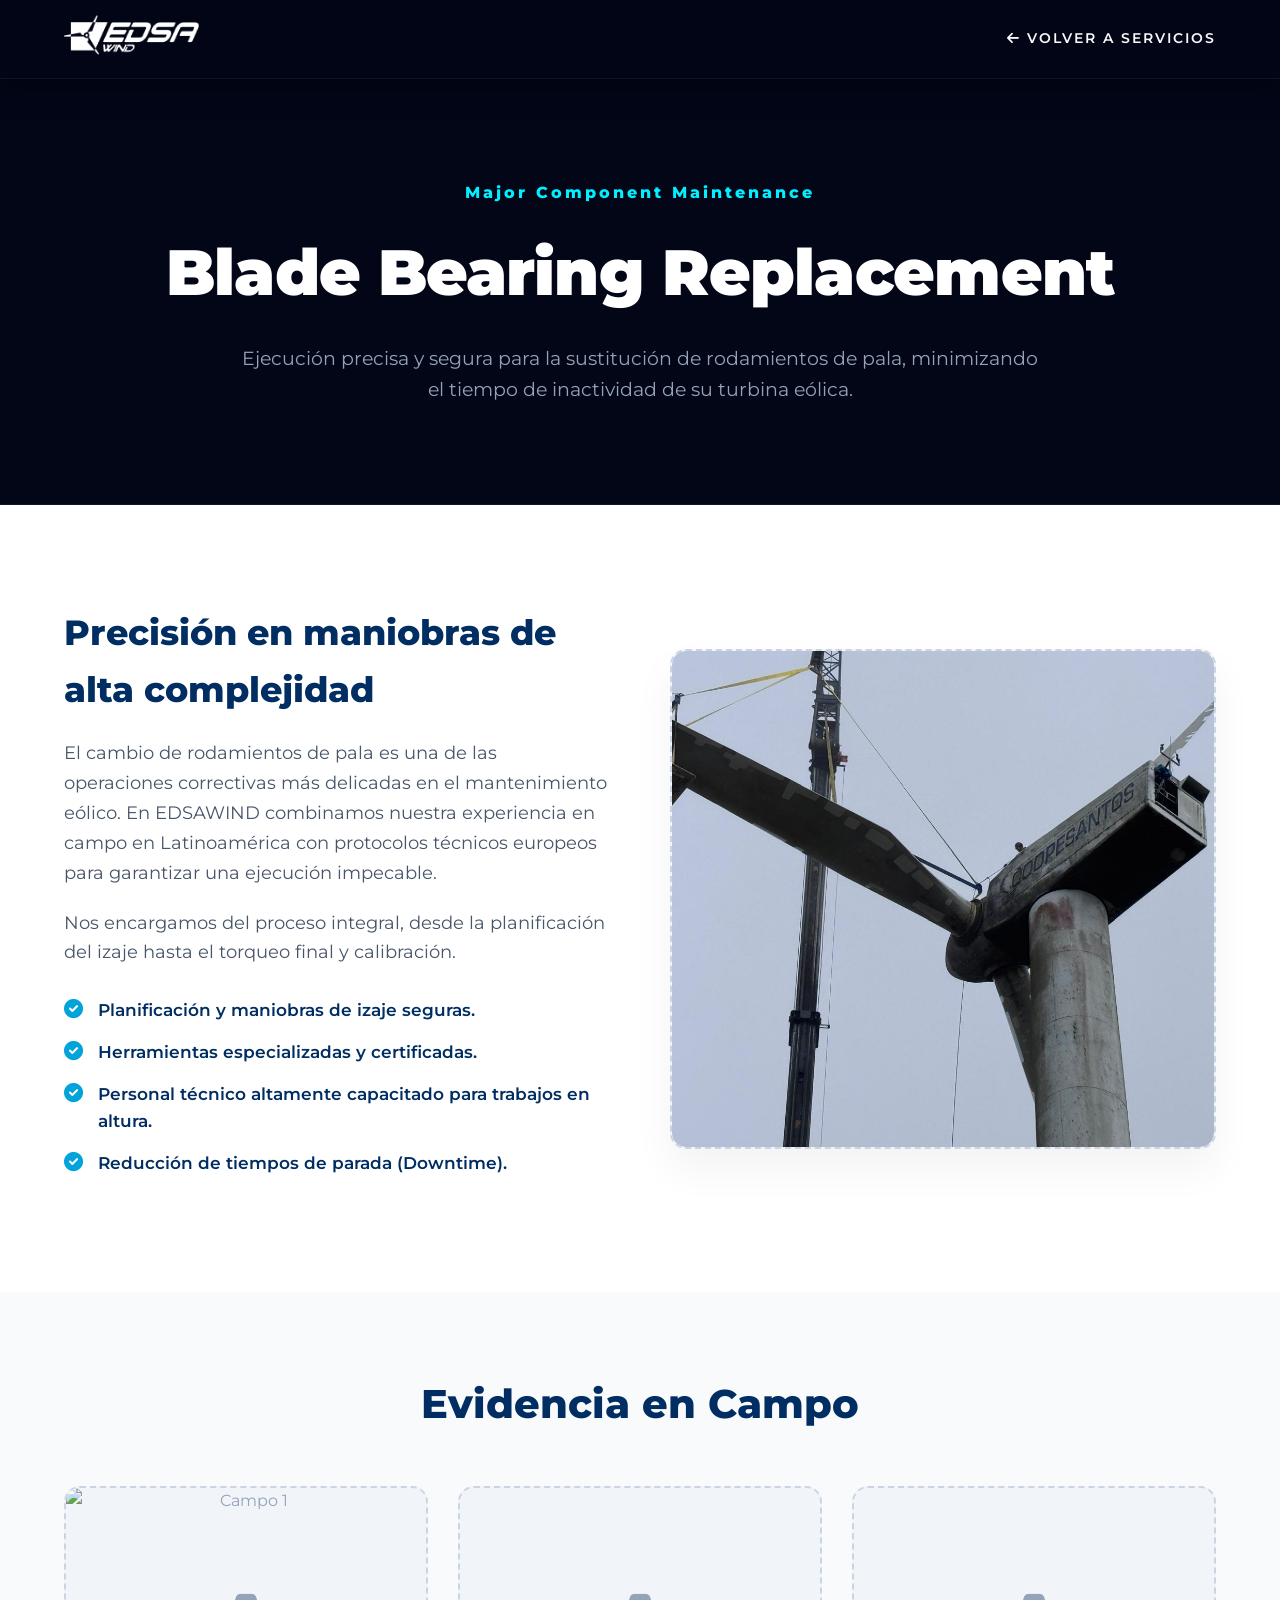
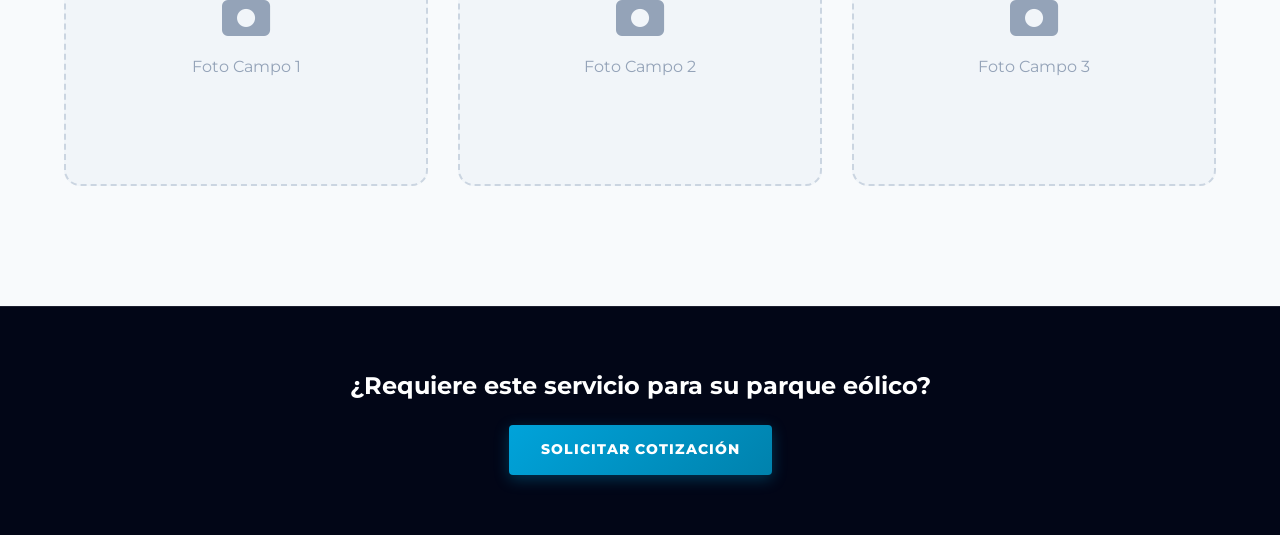
==== service-bearing.html @ a65f07e2 "segunda fase de desarrollo" ====
<!DOCTYPE html>
<html lang="es">
<head>
    <meta charset="UTF-8">
    <meta name="viewport" content="width=device-width, initial-scale=1.0">
    <title>Blade Bearing Replacement | EDSAWIND</title>
    <link rel="stylesheet" href="style.css"> <link href="https://fonts.googleapis.com/css2?family=Montserrat:wght@300;400;500;700;900&display=swap" rel="stylesheet">
    <link rel="stylesheet" href="https://cdnjs.cloudflare.com/ajax/libs/font-awesome/6.0.0/css/all.min.css">
    
    <style>
        .service-hero { padding: 180px 0 100px; background: var(--color-bg-dark); text-align: center; border-bottom: 1px solid rgba(255,255,255,0.05); }
        .service-hero h1 { font-size: clamp(2.5rem, 5vw, 4rem); font-weight: 900; color: #fff; margin-bottom: 20px; letter-spacing: -1px; }
        .service-hero p { font-size: 1.2rem; color: var(--color-text-muted); max-width: 800px; margin: 0 auto; }
        
        .service-details { padding: 100px 0; background: #ffffff; color: var(--color-text-dark); }
        .details-grid { display: grid; grid-template-columns: 1fr 1fr; gap: 60px; align-items: center; }
        
        .details-text h2 { font-size: 2.2rem; font-weight: 800; color: var(--color-primary); margin-bottom: 20px; }
        .details-text p { font-size: 1.1rem; color: #475569; margin-bottom: 20px; line-height: 1.7; }
        .details-list { list-style: none; margin-top: 30px; }
        .details-list li { display: flex; align-items: flex-start; gap: 15px; margin-bottom: 15px; font-weight: 600; color: var(--color-primary); font-size: 1.05rem; }
        .details-list i { color: var(--color-secondary); font-size: 1.2rem; margin-top: 2px; }

        /* CAJAS DE PREFORMAS MULTIMEDIA (PLACEHOLDERS) */
        .media-placeholder { 
            background: #F1F5F9; border: 2px dashed #CBD5E1; border-radius: 16px; 
            display: flex; flex-direction: column; justify-content: center; align-items: center; 
            color: #94A3B8; text-align: center; position: relative; overflow: hidden; transition: 0.3s;
        }
        .media-placeholder:hover { border-color: var(--color-secondary); color: var(--color-secondary); background: #F8FAFC; }
        .media-placeholder i { font-size: 3rem; margin-bottom: 15px; }
        
        /* Cuando pongas la ruta real, la imagen tapará el cuadro punteado */
        .media-real { position: absolute; top: 0; left: 0; width: 100%; height: 100%; object-fit: cover; z-index: 2; border-radius: 14px; }

        .main-media { height: 500px; box-shadow: 0 20px 40px rgba(0,0,0,0.05); }
        
        .gallery-section { padding: 80px 0 120px; background: #F8FAFC; }
        .gallery-grid { display: grid; grid-template-columns: repeat(3, 1fr); gap: 30px; margin-top: 50px; }
        .gallery-item { height: 300px; }
        
        @media (max-width: 900px) { .details-grid { grid-template-columns: 1fr; } .gallery-grid { grid-template-columns: 1fr; } }
    </style>
</head>
<body class="dark-theme">

    <header class="navbar scrolled" id="navbar">
        <div class="nav-container container">
            <a href="index.html" class="brand"><img src="images/logoEdsaWind.png" alt="EDSAWIND" style="filter: brightness(0) invert(1);"></a>
            <nav class="nav-links"><a href="index.html#services-section"><i class="fas fa-arrow-left"></i> Volver a Servicios</a></nav>
        </div>
    </header>

    <section class="service-hero">
        <div class="container animate-up">
            <span class="eyebrow" style="color: var(--color-accent); display: block; margin-bottom: 15px; font-weight: 800; letter-spacing: 3px;">Major Component Maintenance</span>
            <h1>Blade Bearing Replacement</h1>
            <p>Ejecución precisa y segura para la sustitución de rodamientos de pala, minimizando el tiempo de inactividad de su turbina eólica.</p>
        </div>
    </section>

    <section class="service-details">
        <div class="container details-grid">
            <div class="details-text animate-up">
                <h2>Precisión en maniobras de alta complejidad</h2>
                <p>El cambio de rodamientos de pala es una de las operaciones correctivas más delicadas en el mantenimiento eólico. En EDSAWIND combinamos nuestra experiencia en campo en Latinoamérica con protocolos técnicos europeos para garantizar una ejecución impecable.</p>
                <p>Nos encargamos del proceso integral, desde la planificación del izaje hasta el torqueo final y calibración.</p>
                
                <ul class="details-list">
                    <li><i class="fas fa-check-circle"></i> Planificación y maniobras de izaje seguras.</li>
                    <li><i class="fas fa-check-circle"></i> Herramientas especializadas y certificadas.</li>
                    <li><i class="fas fa-check-circle"></i> Personal técnico altamente capacitado para trabajos en altura.</li>
                    <li><i class="fas fa-check-circle"></i> Reducción de tiempos de parada (Downtime).</li>
                </ul>
            </div>

            <div class="animate-up" style="animation-delay: 0.2s;">
                <div class="media-placeholder main-media">
                    <i class="fas fa-video"></i>
                    <h3>Video o Foto Principal</h3>
                    <p>Ideal para un video corto o foto de la grúa/rotor.</p>
                    
                    <video autoplay loop muted playsinline class="media-real" style="display: none;"> <source src="images/tu_video_aqui.mp4" type="video/mp4">
                    </video>
                    
                    <img src="images/image2.png" class="media-real" alt="Mantenimiento" style="display: block;">
                </div>
            </div>
        </div>
    </section>

    <section class="gallery-section">
        <div class="container">
            <div class="text-center animate-up">
                <h2 style="font-size: 2.5rem; color: var(--color-primary); font-weight: 800;">Evidencia en Campo</h2>
            </div>
            
            <div class="gallery-grid animate-up">
                <div class="media-placeholder gallery-item">
                    <i class="fas fa-camera"></i><span>Foto Campo 1</span>
                    <img src="images/image_5e2dc1.jpg" class="media-real" alt="Campo 1" style="display: block;"> </div>
                
                <div class="media-placeholder gallery-item">
                    <i class="fas fa-camera"></i><span>Foto Campo 2</span>
                    </div>
                
                <div class="media-placeholder gallery-item">
                    <i class="fas fa-camera"></i><span>Foto Campo 3</span>
                    </div>
            </div>
        </div>
    </section>

    <footer style="background: var(--color-bg-dark); padding: 60px 0; text-align: center; border-top: 1px solid rgba(255,255,255,0.1);">
        <div class="container">
            <h2 style="color: #fff; margin-bottom: 20px;">¿Requiere este servicio para su parque eólico?</h2>
            <a href="mailto:info@edsawind.com" class="btn-primary-glow">Solicitar Cotización</a>
        </div>
    </footer>

    <script>
        const observer = new IntersectionObserver((entries) => { entries.forEach(entry => { if (entry.isIntersecting) { entry.target.classList.add('visible'); observer.unobserve(entry.target); } }); }, { threshold: 0.1 });
        document.querySelectorAll('.animate-up').forEach(el => observer.observe(el));
    </script>
</body>
</html>
---- style.css ----
/* --- VARIABLES --- */
:root {
    --color-bg-dark: #020617; 
    --color-bg-surface: #0a1324; 
    --color-bg-light: #F8FAFC; 
    
    --color-text-main: #f8fafc; 
    --color-text-dark: #1E293B; 
    --color-text-muted: #94A3B8; 
    
    --color-primary: #002D62; 
    --color-secondary: #00A3DA; /* Cyan EDSA */
    --color-accent: #00f0ff; /* Cyan Eléctrico */
    
    --font-main: 'Montserrat', sans-serif;
    --transition: all 0.4s cubic-bezier(0.16, 1, 0.3, 1);
    --shadow-premium: 0 15px 40px rgba(0,0,0,0.5);
}

* { margin: 0; padding: 0; box-sizing: border-box; font-family: var(--font-main); }
html { scroll-behavior: smooth; }
body { background-color: var(--color-bg-dark); color: var(--color-text-main); overflow-x: hidden; line-height: 1.6; }
.container { width: 90%; max-width: 1400px; margin: 0 auto; }
a { text-decoration: none; transition: var(--transition); }
.text-center { text-align: center; }

/* --- ANIMACIONES --- */
.animate-up { opacity: 0; transform: translateY(40px) scale(0.98); transition: var(--transition); }
.animate-up.visible { opacity: 1; transform: translateY(0) scale(1); }

/* --- NAVBAR --- */
.navbar { position: fixed; top: 0; left: 0; width: 100%; padding: 25px 0; z-index: 1000; transition: var(--transition); background: transparent; }
.navbar.scrolled { padding: 15px 0; background-color: rgba(2, 6, 23, 0.95); backdrop-filter: blur(15px); border-bottom: 1px solid rgba(255,255,255,0.05); box-shadow: 0 10px 30px rgba(0,0,0,0.3); }
.nav-container { display: flex; justify-content: space-between; align-items: center; }
.brand img { height: 40px; }
.nav-links { display: flex; gap: 35px; align-items: center; }
.nav-links a:not(.btn-primary-glow) { color: var(--color-text-main); font-size: 0.85rem; font-weight: 600; letter-spacing: 2px; text-transform: uppercase; }
.nav-links a:not(.btn-primary-glow):hover { color: var(--color-secondary); }

/* --- BOTONES --- */
.btn-primary-glow { 
    background: linear-gradient(135deg, var(--color-secondary), #0082ad);
    color: #fff; 
    padding: 14px 32px; 
    border-radius: 4px; 
    font-weight: 800; 
    font-size: 0.85rem; 
    letter-spacing: 1px; 
    text-transform: uppercase; 
    display: inline-block; 
    transition: var(--transition); 
    box-shadow: 0 4px 15px rgba(0, 163, 218, 0.3);
    border: none;
}
.btn-primary-glow:hover { 
    box-shadow: 0 0 25px rgba(0, 240, 255, 0.5); 
    transform: translateY(-2px); 
    background: linear-gradient(135deg, var(--color-accent), var(--color-secondary));
}

/* --- HERO SECTION --- */
.hero-full-bg { position: relative; height: 100vh; min-height: 800px; display: flex; align-items: center; justify-content: center; overflow: hidden; }
.hero-video-wrapper { position: absolute; top: 0; left: 0; width: 100%; height: 100%; z-index: 1; background-color: var(--color-bg-dark); }

.full-video-element { 
    position: absolute; top: 0; left: 0; width: 100%; height: 100%; object-fit: cover; 
    z-index: 1; opacity: 0; transition: opacity 1.5s ease-in-out; 
}
.full-video-element.active { opacity: 1; z-index: 2; }

/* Overlay ajustado para dar profundidad azulada */
.video-overlay { 
    position: absolute; top: 0; left: 0; width: 100%; height: 100%; 
    background: linear-gradient(180deg, rgba(2, 6, 23, 0.3) 0%, rgba(2, 6, 23, 0.8) 100%); 
    z-index: 3; 
}

.hero-content-centered { position: relative; z-index: 4; padding-top: 100px; }
.hero-text-box { max-width: 1100px; margin: 0 auto; color: #FFFFFF; }

/* Badge con toque de color */
.feature-badge { 
    display: inline-flex; align-items: center; gap: 10px; 
    background: rgba(0, 163, 218, 0.15); 
    border: 1px solid var(--color-secondary); 
    color: #FFFFFF; padding: 10px 20px; border-radius: 30px; 
    font-size: 0.8rem; letter-spacing: 2px; text-transform: uppercase; font-weight: 700; 
    margin-bottom: 30px; backdrop-filter: blur(10px); 
}

/* Título con "Highlight" de color en palabras clave */
.hero-title { 
    font-size: clamp(2.5rem, 5vw, 4.2rem); 
    font-weight: 900; line-height: 1.1; margin-bottom: 30px; letter-spacing: -2px; color: #FFFFFF; 
    text-shadow: 0 10px 30px rgba(0,0,0,0.5);
}

/* El texto que envuelvas en span (o la clase text-glow) tendrá color */
.text-glow { 
    color: var(--color-accent);
    text-shadow: 0 0 20px rgba(0, 240, 255, 0.4);
}

.hero-desc { font-size: clamp(1.1rem, 1.5vw, 1.3rem); color: #E2E8F0; margin-bottom: 45px; max-width: 850px; margin-left: auto; margin-right: auto; font-weight: 400; }

/* Diferenciadores con iconos vibrantes */
.hero-differentiators { display: flex; justify-content: center; flex-wrap: wrap; gap: 20px; margin-bottom: 55px; }
.hero-differentiators span { 
    font-size: 0.9rem; font-weight: 700; color: #FFFFFF; 
    display: flex; align-items: center; gap: 10px; 
    background: rgba(255, 255, 255, 0.05); 
    padding: 12px 20px; border-radius: 8px; 
    border: 1px solid rgba(255, 255, 255, 0.1); 
    backdrop-filter: blur(10px);
    transition: var(--transition);
}
.hero-differentiators span:hover {
    border-color: var(--color-secondary);
    background: rgba(0, 163, 218, 0.1);
}
.hero-differentiators i { 
    font-size: 1.2rem; 
    color: var(--color-accent); 
    filter: drop-shadow(0 0 5px var(--color-secondary));
}

/* --- SECCIÓN SERVICIOS (INDUSTRIAL PREMIUM) --- */
.industrial-accordion-section { padding: 120px 0; background-color: var(--color-bg-light); color: var(--color-text-dark); }
.section-header { max-width: 800px; margin: 0 auto 60px; }
.eyebrow-dark { display: inline-flex; align-items: center; gap: 10px; background: rgba(0, 45, 98, 0.05); padding: 8px 20px; border-radius: 30px; color: var(--color-primary); margin-bottom: 20px; font-weight: 800; letter-spacing: 2px; text-transform: uppercase; font-size: 0.85rem; border: 1px solid rgba(0, 45, 98, 0.1); }
.section-header h2 { font-size: clamp(2.5rem, 4vw, 3.5rem); color: var(--color-primary); letter-spacing: -1px; line-height: 1.1; margin-bottom: 25px; font-weight: 900; }
.section-header p { font-size: 1.15rem; color: #475569; line-height: 1.7; }

/* Resto del acordeón se mantiene con su diseño industrial limpio */
.industrial-accordion-wrapper { max-width: 1000px; margin: 0 auto; display: flex; flex-direction: column; gap: 20px; }
.ind-accordion-item { background: #FFFFFF; border-radius: 8px; border: 1px solid rgba(0,0,0,0.08); box-shadow: 0 4px 10px rgba(0,0,0,0.02); overflow: hidden; transition: var(--transition); position: relative; }
.ind-accordion-item::before { content: ''; position: absolute; top: 0; left: 0; width: 4px; height: 100%; background: #E2E8F0; transition: var(--transition); }
.ind-accordion-item:hover { box-shadow: 0 10px 25px rgba(0, 45, 98, 0.08); border-color: rgba(0, 163, 218, 0.3); transform: translateX(5px); }
.ind-accordion-item:hover::before { background: var(--color-secondary); }
.ind-accordion-item.active { box-shadow: 0 15px 40px rgba(0, 45, 98, 0.1); border-color: transparent; }
.ind-accordion-item.active::before { background: var(--color-primary); width: 6px; }
.ind-accordion-header { display: flex; justify-content: space-between; align-items: center; padding: 25px 40px; cursor: pointer; background: transparent; transition: var(--transition); }
.ind-header-left { display: flex; align-items: center; gap: 25px; }
.ind-number { font-size: 1.5rem; font-weight: 900; color: #CBD5E1; font-family: monospace; letter-spacing: -2px; transition: var(--transition); }
.ind-icon { width: 45px; height: 45px; border: 2px solid rgba(0, 45, 98, 0.1); background: #F8FAFC; color: var(--color-primary); border-radius: 8px; display: flex; justify-content: center; align-items: center; font-size: 1.2rem; transition: var(--transition); }
.ind-accordion-header h3 { font-size: 1.1rem; font-weight: 800; color: var(--color-primary); letter-spacing: 1px; transition: var(--transition); }
.ind-toggle { width: 30px; height: 30px; position: relative; border-radius: 50%; background: #F1F5F9; display: flex; justify-content: center; align-items: center; transition: var(--transition); }
.ind-toggle::before, .ind-toggle::after { content: ''; position: absolute; background: var(--color-primary); transition: var(--transition); }
.ind-toggle::before { width: 12px; height: 2px; }
.ind-toggle::after { width: 2px; height: 12px; }
.ind-accordion-item:hover .ind-icon { border-color: var(--color-secondary); color: var(--color-secondary); }
.ind-accordion-item:hover .ind-number { color: var(--color-secondary); }
.ind-accordion-item:hover .ind-toggle { background: rgba(0, 163, 218, 0.1); }
.ind-accordion-item:hover .ind-toggle::before, .ind-accordion-item:hover .ind-toggle::after { background: var(--color-secondary); }
.ind-accordion-item.active .ind-header-left h3 { color: var(--color-secondary); }
.ind-accordion-item.active .ind-toggle::after { transform: rotate(90deg); opacity: 0; } 
.ind-accordion-item.active .ind-accordion-header { border-bottom: 1px solid rgba(0,0,0,0.05); }
.ind-accordion-body { max-height: 0; overflow: hidden; transition: max-height 0.5s cubic-bezier(0.16, 1, 0.3, 1); background: #FFFFFF; }
.ind-links-container { padding: 30px 40px 40px; display: flex; flex-direction: column; gap: 15px; }
.ind-link { display: flex; justify-content: space-between; align-items: center; padding: 20px 25px; background: #F8FAFC; border-radius: 8px; border: 1px solid rgba(0,0,0,0.03); color: var(--color-text-dark); transition: var(--transition); opacity: 0; transform: translateX(-20px); }
.ind-accordion-item.active .ind-link { animation: slideInFade 0.5s ease forwards; }
.ind-accordion-item.active .ind-link:nth-child(1) { animation-delay: 0.1s; }
.ind-accordion-item.active .ind-link:nth-child(2) { animation-delay: 0.2s; }
.ind-accordion-item.active .ind-link:nth-child(3) { animation-delay: 0.3s; }
@keyframes slideInFade { to { opacity: 1; transform: translateX(0); } }
.ind-link h4 { font-size: 1.05rem; font-weight: 700; color: var(--color-primary); margin-bottom: 5px; }
.ind-link p { font-size: 0.9rem; color: #64748B; margin: 0; }
.ind-link i { color: #CBD5E1; transition: var(--transition); font-size: 1.2rem; }
.ind-link:hover { background: #FFFFFF; border-color: rgba(0, 163, 218, 0.3); box-shadow: 0 5px 15px rgba(0, 163, 218, 0.1); }
.ind-link:hover h4 { color: var(--color-secondary); }
.ind-link:hover i { color: var(--color-secondary); transform: translateX(5px); }
.ind-static-box { margin-top: 10px; padding: 20px 25px; background: #F1F5F9; border-radius: 8px; border-left: 4px solid #94A3B8; opacity: 0; transform: translateX(-20px); }
.ind-accordion-item.active .ind-static-box { animation: slideInFade 0.5s ease forwards; animation-delay: 0.3s; }
.ind-static-box span { display: block; font-size: 0.85rem; font-weight: 700; color: #475569; text-transform: uppercase; letter-spacing: 1px; margin-bottom: 15px; }
.ind-tags { display: flex; flex-wrap: wrap; gap: 10px; }
.ind-tags .tag { background: #fff; border: 1px solid rgba(0,0,0,0.08); color: var(--color-primary); padding: 6px 14px; border-radius: 4px; font-size: 0.85rem; font-weight: 700; }

/* SODAR Item */
.ind-sodar-item { display: flex; justify-content: space-between; align-items: center; padding: 35px 40px; background: linear-gradient(135deg, #001a3d 0%, var(--color-primary) 100%); border-radius: 8px; border: none; margin-top: 15px; color: #fff; box-shadow: 0 10px 30px rgba(0, 45, 98, 0.2); transition: var(--transition); position: relative; overflow: hidden; }
.sodar-glow { position: absolute; top: 0; right: 0; width: 50%; height: 100%; background: radial-gradient(circle at right, rgba(0, 240, 255, 0.15) 0%, transparent 70%); }
.sodar-text h3 { font-size: 1.3rem; font-weight: 800; color: #fff; margin-bottom: 8px; letter-spacing: 1px; }
.sodar-text p { font-size: 0.95rem; color: #cbd5e1; margin: 0; }
.ind-btn { background: var(--color-secondary); color: #fff; padding: 14px 28px; border-radius: 4px; font-weight: 700; font-size: 0.9rem; text-transform: uppercase; display: flex; align-items: center; gap: 10px; transition: var(--transition); position: relative; z-index: 2; }
.ind-sodar-item:hover { transform: translateY(-5px); box-shadow: 0 20px 40px rgba(0, 45, 98, 0.4); }
.ind-sodar-item:hover .ind-btn { background: #fff; color: var(--color-primary); }

/* --- PROYECTOS --- */
.projects-section-premium { padding: 120px 0; background-color: var(--color-bg-dark); }
.eyebrow-light { color: var(--color-secondary); font-size: 0.85rem; font-weight: 800; letter-spacing: 3px; text-transform: uppercase; display: block; margin-bottom: 15px; }
.projects-section-premium h2 { color: #FFFFFF; font-size: 3rem; font-weight: 800; letter-spacing: -1px; }
.project-grid-premium { display: grid; grid-template-columns: repeat(2, 1fr); gap: 40px; margin-top: 60px; }
.project-img-premium { height: 450px; background-size: cover; background-position: center; border-radius: 12px; position: relative; overflow: hidden; border: 1px solid rgba(255,255,255,0.05); transition: var(--transition); }
.project-img-premium:hover { transform: translateY(-10px); box-shadow: 0 20px 50px rgba(0, 163, 218, 0.2); }
.img-caption-premium { position: absolute; bottom: 0; left: 0; width: 100%; background: linear-gradient(transparent, rgba(2, 6, 23, 0.9)); color: #FFFFFF; padding: 50px 40px 30px; font-weight: 600; font-size: 1.4rem; transform: translateY(20px); opacity: 0; transition: var(--transition); }
.project-img-premium:hover .img-caption-premium { transform: translateY(0); opacity: 1; }

/* --- FOOTER --- */
.footer-premium { position: relative; background: linear-gradient(135deg, #001a3d 0%, var(--color-primary) 100%); color: #FFFFFF; padding: 100px 0 40px; overflow: hidden; }
.footer-bg-pattern { position: absolute; top: 0; left: 0; width: 100%; height: 100%; background-image: radial-gradient(rgba(255, 255, 255, 0.05) 1px, transparent 1px); background-size: 30px 30px; z-index: 1; }
.footer-wrapper { position: relative; z-index: 2; }
.footer-icon { width: 80px; height: 80px; background-color: rgba(255,255,255,0.05); border: 1px solid rgba(255,255,255,0.1); border-radius: 50%; display: flex; align-items: center; justify-content: center; margin: 0 auto 30px; font-size: 2rem; color: var(--color-secondary); }
.footer-content h2 { font-size: clamp(2.5rem, 4vw, 3.5rem); font-weight: 800; margin-bottom: 25px; line-height: 1.1; }
.footer-content p { font-size: 1.2rem; color: var(--color-text-muted); max-width: 650px; margin: 0 auto 40px; }
.footer-actions { display: flex; justify-content: center; margin-bottom: 80px; }
.btn-solid-white { background-color: #FFFFFF; color: var(--color-primary); padding: 18px 40px; border-radius: 6px; font-weight: 800; font-size: 1.05rem; text-transform: uppercase; letter-spacing: 1px; transition: var(--transition); display: inline-block; }
.btn-solid-white:hover { background-color: var(--color-secondary); color: #FFFFFF; transform: translateY(-3px); box-shadow: 0 10px 20px rgba(0,0,0,0.2); }
.footer-bottom { display: flex; justify-content: space-between; align-items: center; padding-top: 40px; border-top: 1px solid rgba(255,255,255,0.1); }
.footer-logo img { height: 35px; filter: brightness(0) invert(1); }
.footer-legal p { font-size: 0.9rem; color: var(--color-text-muted); }

/* --- RESPONSIVE --- */
@media (max-width: 1024px) { .project-grid-premium { grid-template-columns: 1fr; } .hero-content-centered { padding-top: 150px; } }
@media (max-width: 768px) {
    .hero-title { font-size: 2.2rem; } .hero-desc { font-size: 1.1rem; }
    .ind-accordion-header { flex-direction: column; align-items: flex-start; gap: 15px; padding: 25px; }
    .ind-header-right { align-self: flex-end; margin-top: -30px; }
    .ind-sodar-item { flex-direction: column; text-align: center; gap: 20px; padding: 25px; }
    .ind-header-left { flex-direction: column; text-align: center; }
    .ind-number { display: none; }
    .footer-bottom { flex-direction: column; gap: 20px; text-align: center; }
    .nav-links { display: none; }
}

/* --- SELECTOR DE IDIOMA EN NAVBAR --- */
.lang-selector {
    display: flex;
    align-items: center;
    gap: 8px;
    margin: 0 15px;
    font-size: 0.8rem;
    font-weight: 700;
    color: var(--color-text-muted);
}

.lang-btn {
    cursor: pointer;
    transition: var(--transition);
    padding: 2px 4px;
    opacity: 0.5;
}

.lang-btn:hover {
    color: var(--color-secondary);
    opacity: 1;
}

.lang-btn.active {
    color: var(--color-accent);
    opacity: 1;
    border-bottom: 2px solid var(--color-accent);
}

.lang-separator {
    opacity: 0.3;
    font-weight: 300;
}

/* Ajuste responsive para el selector */
@media (max-width: 768px) {
    .lang-selector {
        margin: 20px 0;
        justify-content: center;
        font-size: 1.2rem;
    }
}
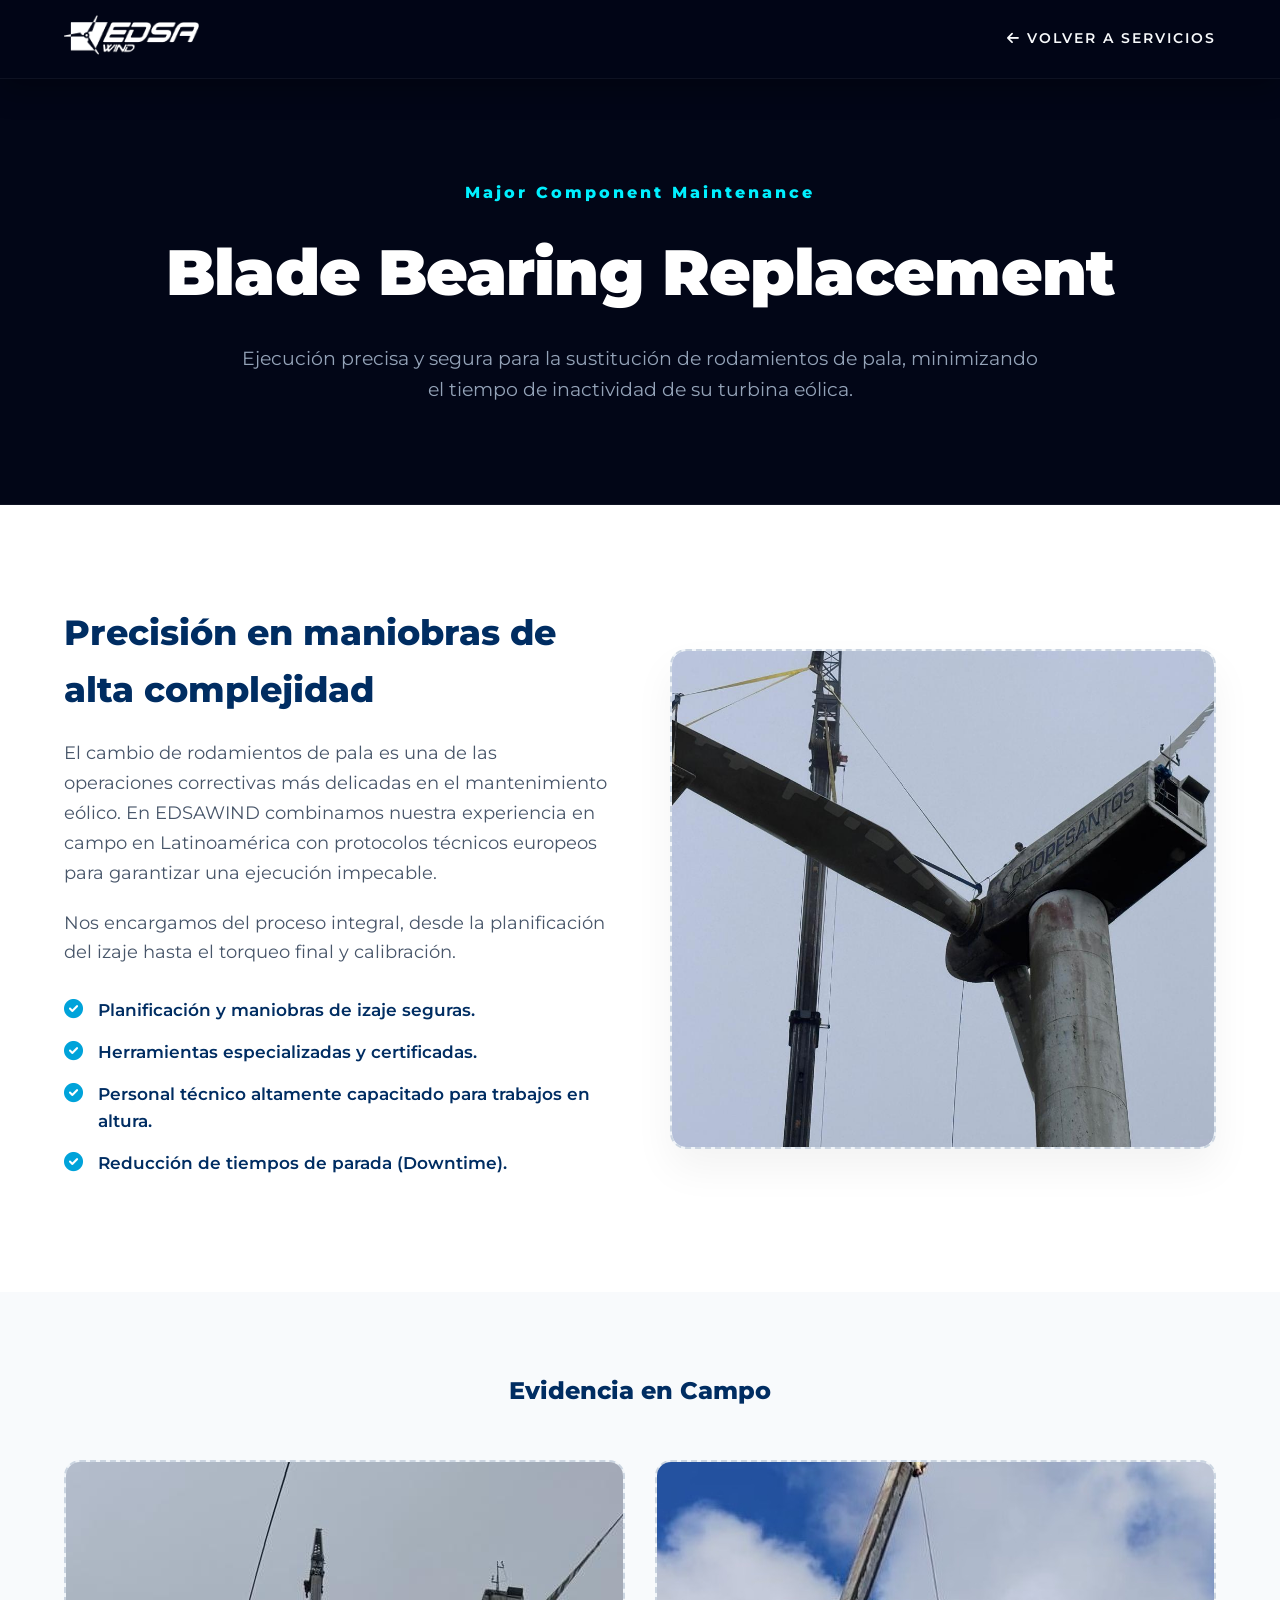
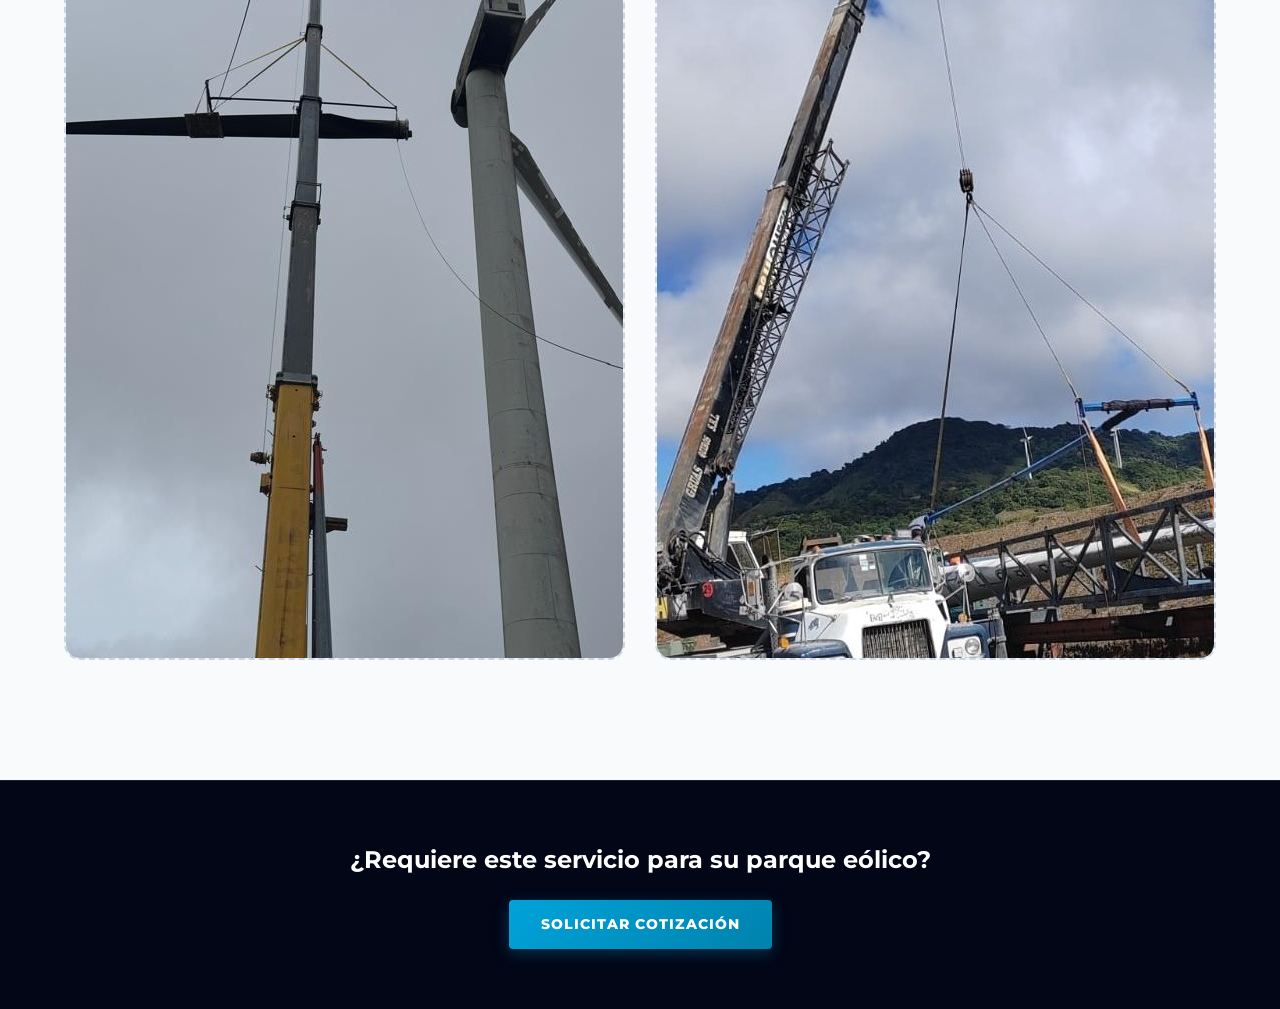
==== commit 671c578f: "agregacion de imagenes y videos" ====
--- a/service-bearing.html
+++ b/service-bearing.html
@@ -4,6 +4,8 @@
     <meta charset="UTF-8">
     <meta name="viewport" content="width=device-width, initial-scale=1.0">
     <title>Blade Bearing Replacement | EDSAWIND</title>
+    <link rel="icon" type="image/png" href="images/favicon.png">
+    <link rel="apple-touch-icon" href="images/favicon.png">
     <link rel="stylesheet" href="style.css"> <link href="https://fonts.googleapis.com/css2?family=Montserrat:wght@300;400;500;700;900&display=swap" rel="stylesheet">
     <link rel="stylesheet" href="https://cdnjs.cloudflare.com/ajax/libs/font-awesome/6.0.0/css/all.min.css">
     
@@ -36,10 +38,10 @@
         .main-media { height: 500px; box-shadow: 0 20px 40px rgba(0,0,0,0.05); }
         
         .gallery-section { padding: 80px 0 120px; background: #F8FAFC; }
-        .gallery-grid { display: grid; grid-template-columns: repeat(3, 1fr); gap: 30px; margin-top: 50px; }
-        .gallery-item { height: 300px; }
+        .gallery-grid { display: grid; grid-template-columns: repeat(2, 1fr); gap: 30px; margin-top: 50px; }
+        .gallery-item { height: 800px;}
         
-        @media (max-width: 900px) { .details-grid { grid-template-columns: 1fr; } .gallery-grid { grid-template-columns: 1fr; } }
+        @media (max-width: 800px) { .details-grid { grid-template-columns: 1fr; } .gallery-grid { grid-template-columns: 1fr; } }
     </style>
 </head>
 <body class="dark-theme">
@@ -92,21 +94,18 @@
     <section class="gallery-section">
         <div class="container">
             <div class="text-center animate-up">
-                <h2 style="font-size: 2.5rem; color: var(--color-primary); font-weight: 800;">Evidencia en Campo</h2>
+                <h2 style="font-size: 1 rem; color: var(--color-primary); font-weight: 800;">Evidencia en Campo</h2>
             </div>
             
             <div class="gallery-grid animate-up">
-                <div class="media-placeholder gallery-item">
+                <div class="media-placeholder gallery-item overflow-hidden rounded-3xl h-[350px]">
                     <i class="fas fa-camera"></i><span>Foto Campo 1</span>
-                    <img src="images/image_5e2dc1.jpg" class="media-real" alt="Campo 1" style="display: block;"> </div>
-                
+                    <img src="images/image4.png" class="w-full h-full object-contain" alt="Campo 2" style="display: block;" > </div>
+
                 <div class="media-placeholder gallery-item">
                     <i class="fas fa-camera"></i><span>Foto Campo 2</span>
-                    </div>
+                    <img src="images/bearing1.jpg" class="w-full h-full object-contain"  alt="Campo 1" style="display: block;" > </div>
                 
-                <div class="media-placeholder gallery-item">
-                    <i class="fas fa-camera"></i><span>Foto Campo 3</span>
-                    </div>
             </div>
         </div>
     </section>
@@ -123,4 +122,4 @@
         document.querySelectorAll('.animate-up').forEach(el => observer.observe(el));
     </script>
 </body>
-</html>+</html> 
--- a/style.css
+++ b/style.css
@@ -10,8 +10,7 @@
     
     --color-primary: #002D62; 
     --color-secondary: #00A3DA; /* Cyan EDSA */
-    --color-accent: #00f0ff; /* Cyan Eléctrico */
-    
+    --color-accent: #00f0ff; 
     --font-main: 'Montserrat', sans-serif;
     --transition: all 0.4s cubic-bezier(0.16, 1, 0.3, 1);
     --shadow-premium: 0 15px 40px rgba(0,0,0,0.5);
@@ -68,7 +67,6 @@
 }
 .full-video-element.active { opacity: 1; z-index: 2; }
 
-/* Overlay ajustado para dar profundidad azulada */
 .video-overlay { 
     position: absolute; top: 0; left: 0; width: 100%; height: 100%; 
     background: linear-gradient(180deg, rgba(2, 6, 23, 0.3) 0%, rgba(2, 6, 23, 0.8) 100%); 
@@ -78,7 +76,6 @@
 .hero-content-centered { position: relative; z-index: 4; padding-top: 100px; }
 .hero-text-box { max-width: 1100px; margin: 0 auto; color: #FFFFFF; }
 
-/* Badge con toque de color */
 .feature-badge { 
     display: inline-flex; align-items: center; gap: 10px; 
     background: rgba(0, 163, 218, 0.15); 
@@ -88,22 +85,19 @@
     margin-bottom: 30px; backdrop-filter: blur(10px); 
 }
 
-/* Título con "Highlight" de color en palabras clave */
 .hero-title { 
-    font-size: clamp(2.5rem, 5vw, 4.2rem); 
-    font-weight: 900; line-height: 1.1; margin-bottom: 30px; letter-spacing: -2px; color: #FFFFFF; 
-    text-shadow: 0 10px 30px rgba(0,0,0,0.5);
-}
-
-/* El texto que envuelvas en span (o la clase text-glow) tendrá color */
+    font-size: clamp(1.8rem, 3.5vw, 3rem); 
+    font-weight: 900; line-height: 1.1; margin-bottom: 30px; letter-spacing: -2px; color: rgba(255, 255, 255, 0.75); 
+    text-shadow: none;
+}
+
 .text-glow { 
-    color: var(--color-accent);
-    text-shadow: 0 0 20px rgba(0, 240, 255, 0.4);
+    color: rgba(255, 255, 255, 0.75);
+    text-shadow: none;
 }
 
 .hero-desc { font-size: clamp(1.1rem, 1.5vw, 1.3rem); color: #E2E8F0; margin-bottom: 45px; max-width: 850px; margin-left: auto; margin-right: auto; font-weight: 400; }
 
-/* Diferenciadores con iconos vibrantes */
 .hero-differentiators { display: flex; justify-content: center; flex-wrap: wrap; gap: 20px; margin-bottom: 55px; }
 .hero-differentiators span { 
     font-size: 0.9rem; font-weight: 700; color: #FFFFFF; 
@@ -124,14 +118,13 @@
     filter: drop-shadow(0 0 5px var(--color-secondary));
 }
 
-/* --- SECCIÓN SERVICIOS (INDUSTRIAL PREMIUM) --- */
+/* --- SECCIÓN SERVICIOS --- */
 .industrial-accordion-section { padding: 120px 0; background-color: var(--color-bg-light); color: var(--color-text-dark); }
 .section-header { max-width: 800px; margin: 0 auto 60px; }
 .eyebrow-dark { display: inline-flex; align-items: center; gap: 10px; background: rgba(0, 45, 98, 0.05); padding: 8px 20px; border-radius: 30px; color: var(--color-primary); margin-bottom: 20px; font-weight: 800; letter-spacing: 2px; text-transform: uppercase; font-size: 0.85rem; border: 1px solid rgba(0, 45, 98, 0.1); }
 .section-header h2 { font-size: clamp(2.5rem, 4vw, 3.5rem); color: var(--color-primary); letter-spacing: -1px; line-height: 1.1; margin-bottom: 25px; font-weight: 900; }
 .section-header p { font-size: 1.15rem; color: #475569; line-height: 1.7; }
 
-/* Resto del acordeón se mantiene con su diseño industrial limpio */
 .industrial-accordion-wrapper { max-width: 1000px; margin: 0 auto; display: flex; flex-direction: column; gap: 20px; }
 .ind-accordion-item { background: #FFFFFF; border-radius: 8px; border: 1px solid rgba(0,0,0,0.08); box-shadow: 0 4px 10px rgba(0,0,0,0.02); overflow: hidden; transition: var(--transition); position: relative; }
 .ind-accordion-item::before { content: ''; position: absolute; top: 0; left: 0; width: 4px; height: 100%; background: #E2E8F0; transition: var(--transition); }
@@ -208,58 +201,52 @@
 .footer-logo img { height: 35px; filter: brightness(0) invert(1); }
 .footer-legal p { font-size: 0.9rem; color: var(--color-text-muted); }
 
-/* --- RESPONSIVE --- */
-@media (max-width: 1024px) { .project-grid-premium { grid-template-columns: 1fr; } .hero-content-centered { padding-top: 150px; } }
+/* --- SELECTOR DE IDIOMA EN NAVBAR --- */
+.lang-selector { display: flex; align-items: center; gap: 8px; margin: 0 15px; font-size: 0.8rem; font-weight: 700; color: var(--color-text-muted); }
+.lang-btn { cursor: pointer; transition: var(--transition); padding: 2px 4px; opacity: 0.5; position: relative; }
+.lang-btn:hover { color: var(--color-secondary); opacity: 1; }
+.lang-btn.active { color: var(--color-accent); opacity: 1; }
+.lang-btn.active::after { content: ''; position: absolute; bottom: -4px; left: 0; width: 100%; height: 2px; background-color: var(--color-accent); }
+.lang-separator { opacity: 0.3; font-weight: 300; }
+
+/* --- WHATSAPP --- */
+.whatsapp-float { position: fixed; width: 60px; height: 60px; bottom: 40px; right: 40px; background-color: #25d366; color: #FFF; border-radius: 50px; text-align: center; font-size: 30px; box-shadow: 0 10px 25px rgba(0,0,0,0.3); z-index: 2000; display: flex; align-items: center; justify-content: center; }
+
+/* --- MOBILE OPTIMIZATION (EL FIX) --- */
 @media (max-width: 768px) {
-    .hero-title { font-size: 2.2rem; } .hero-desc { font-size: 1.1rem; }
-    .ind-accordion-header { flex-direction: column; align-items: flex-start; gap: 15px; padding: 25px; }
-    .ind-header-right { align-self: flex-end; margin-top: -30px; }
-    .ind-sodar-item { flex-direction: column; text-align: center; gap: 20px; padding: 25px; }
-    .ind-header-left { flex-direction: column; text-align: center; }
+    .container { width: 92%; }
+    
+    /* Navbar móvil */
+    .nav-links { display: none; }
+    .brand img { height: 35px; }
+
+    /* Hero móvil */
+    .hero-full-bg { padding: 120px 0 60px; height: auto; min-height: 100vh; }
+    .hero-title { font-size: 1.8rem !important; line-height: 1.3; margin-bottom: 20px; }
+    .hero-desc { font-size: 0.95rem; padding: 0 10px; margin-bottom: 30px; }
+    
+    /* Diferenciadores: uno debajo de otro */
+    .hero-differentiators { flex-direction: column; align-items: center; gap: 12px; margin-bottom: 40px; }
+    .hero-differentiators span { 
+        width: 90%; 
+        justify-content: center; 
+        font-size: 0.8rem; 
+        padding: 10px; 
+    }
+
+    /* Proyectos: una sola columna */
+    .project-grid-premium { grid-template-columns: 1fr; gap: 20px; }
+    .project-img-premium { height: 300px; }
+    .img-caption-premium { font-size: 1.1rem; padding: 30px 20px; }
+
+    /* Secciones */
+    .industrial-accordion-section { padding: 60px 0; }
+    .section-header h2 { font-size: 2rem; }
+    .ind-accordion-header { padding: 20px; }
+    .ind-header-left { gap: 15px; }
     .ind-number { display: none; }
+
+    /* Footer y WhatsApp */
     .footer-bottom { flex-direction: column; gap: 20px; text-align: center; }
-    .nav-links { display: none; }
-}
-
-/* --- SELECTOR DE IDIOMA EN NAVBAR --- */
-.lang-selector {
-    display: flex;
-    align-items: center;
-    gap: 8px;
-    margin: 0 15px;
-    font-size: 0.8rem;
-    font-weight: 700;
-    color: var(--color-text-muted);
-}
-
-.lang-btn {
-    cursor: pointer;
-    transition: var(--transition);
-    padding: 2px 4px;
-    opacity: 0.5;
-}
-
-.lang-btn:hover {
-    color: var(--color-secondary);
-    opacity: 1;
-}
-
-.lang-btn.active {
-    color: var(--color-accent);
-    opacity: 1;
-    border-bottom: 2px solid var(--color-accent);
-}
-
-.lang-separator {
-    opacity: 0.3;
-    font-weight: 300;
-}
-
-/* Ajuste responsive para el selector */
-@media (max-width: 768px) {
-    .lang-selector {
-        margin: 20px 0;
-        justify-content: center;
-        font-size: 1.2rem;
-    }
+    .whatsapp-float { width: 50px; height: 50px; bottom: 20px; right: 20px; font-size: 25px; }
 }
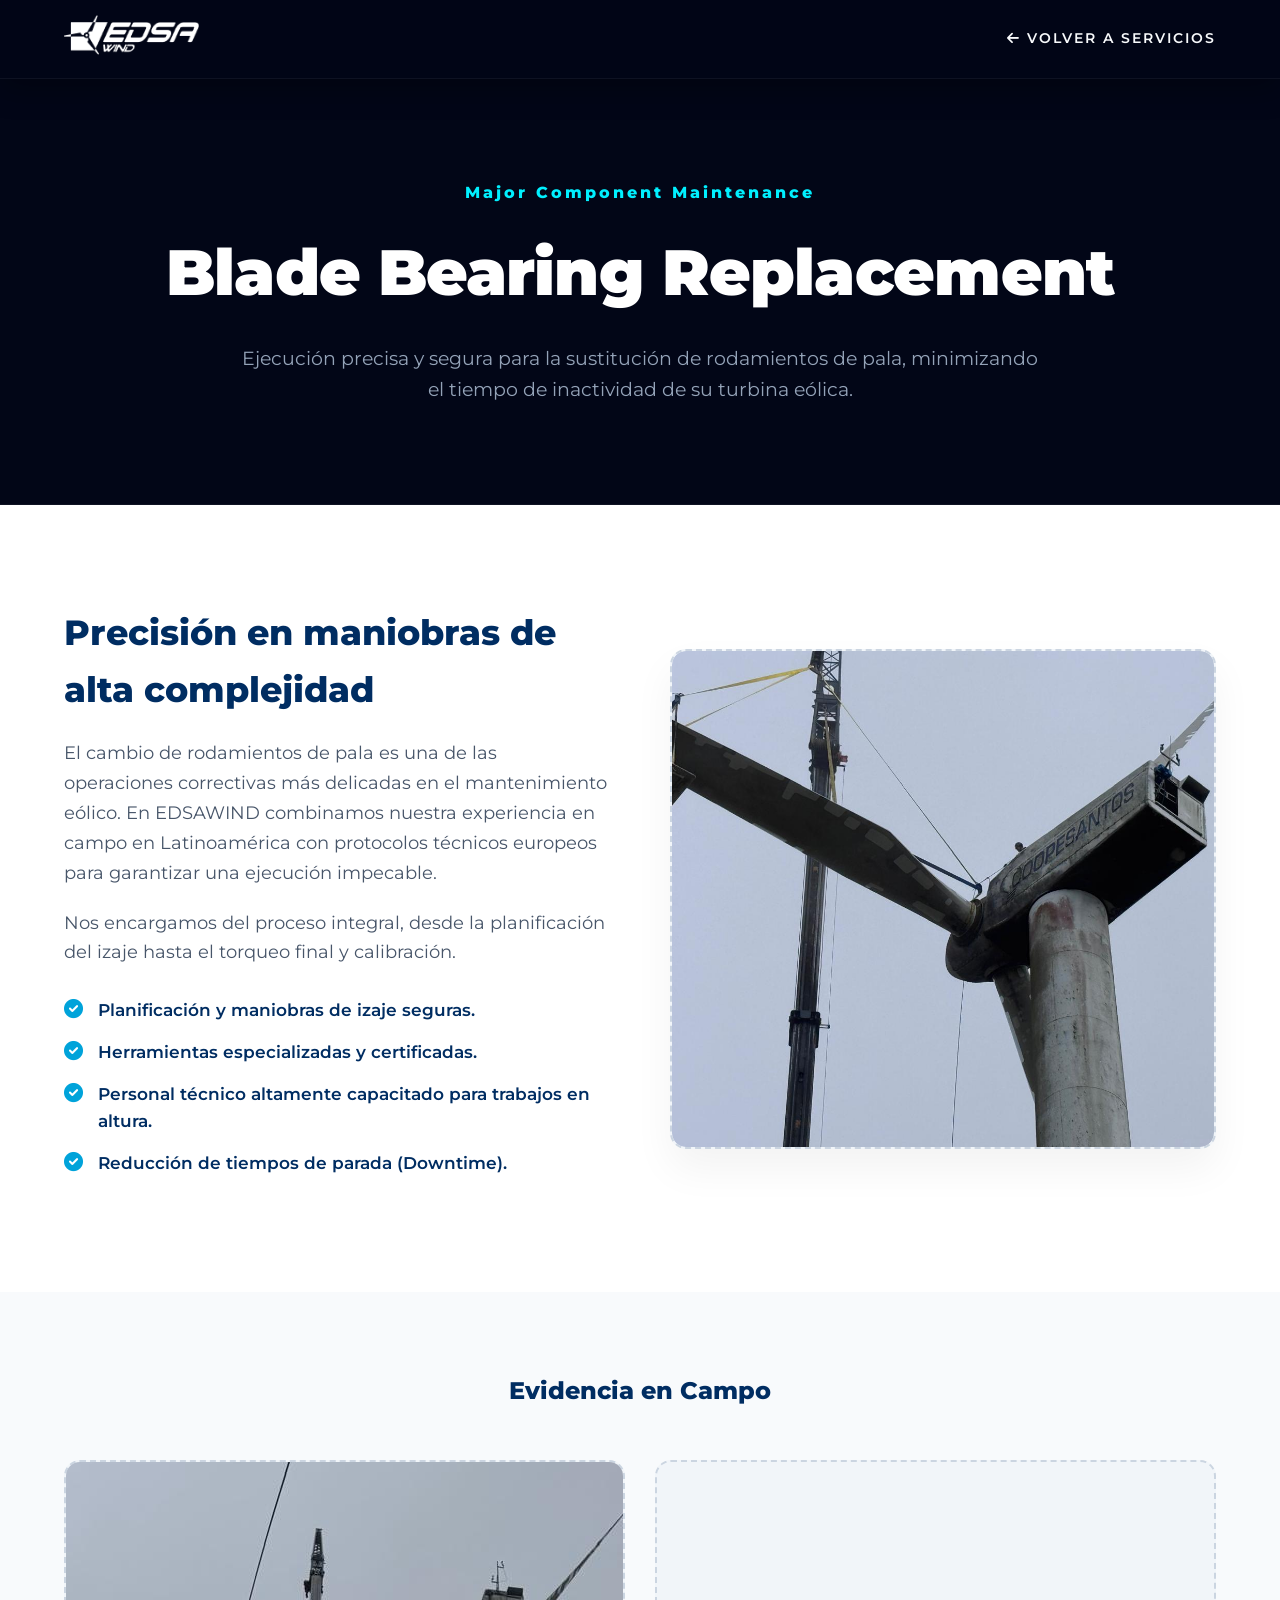
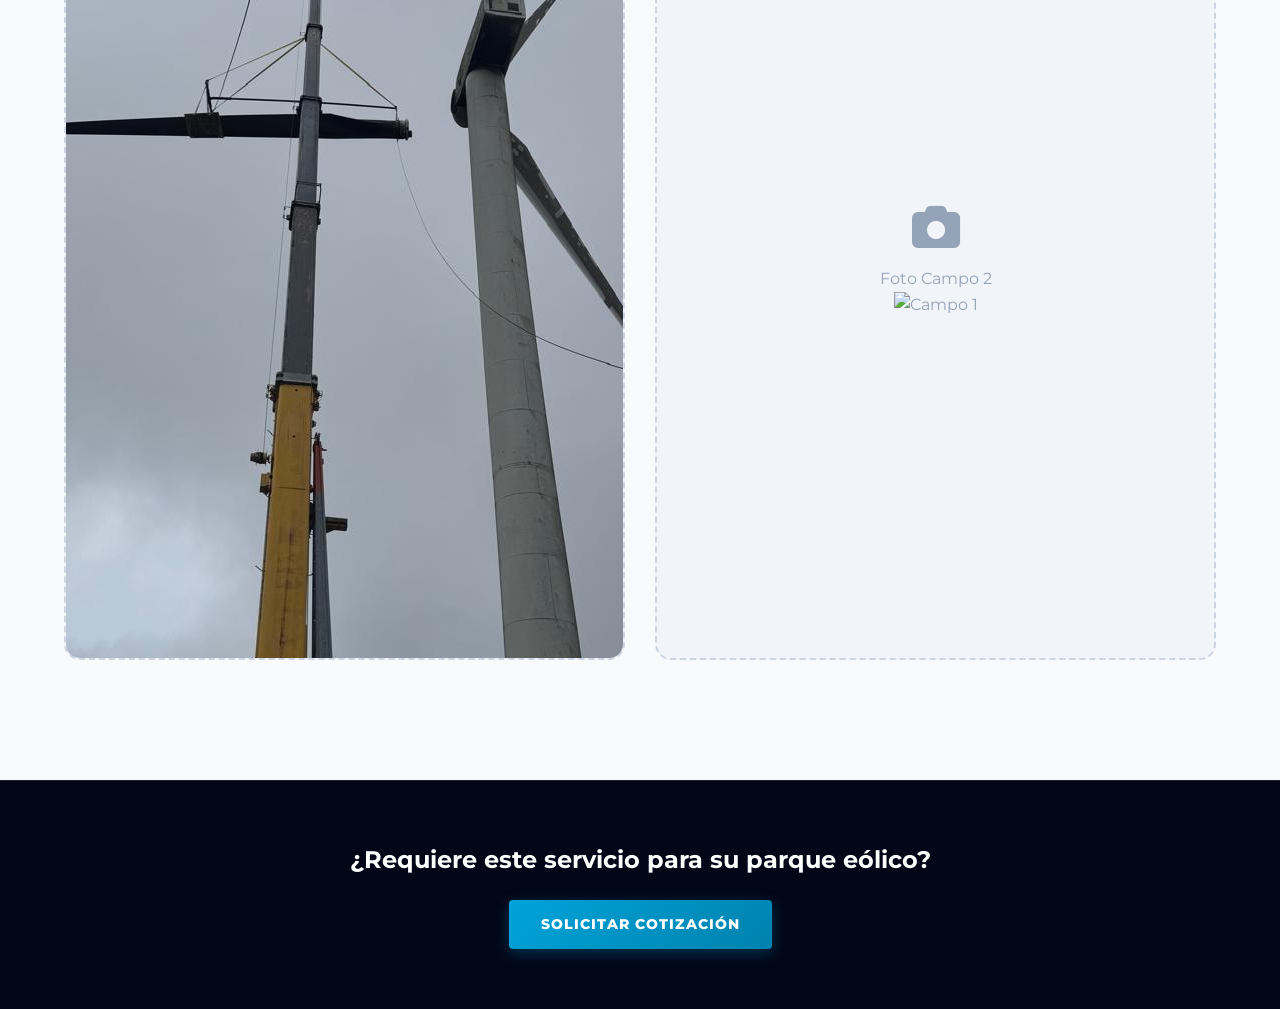
==== commit 188b24d6: "cambios en imagenes en bearing y heavy" ====
--- a/service-bearing.html
+++ b/service-bearing.html
@@ -104,7 +104,7 @@
 
                 <div class="media-placeholder gallery-item">
                     <i class="fas fa-camera"></i><span>Foto Campo 2</span>
-                    <img src="images/bearing1.jpg" class="w-full h-full object-contain"  alt="Campo 1" style="display: block;" > </div>
+                    <img src="images/pesadoImage2.jpeg" class="w-full h-full object-contain"  alt="Campo 1" style="display: block;" > </div>
                 
             </div>
         </div>
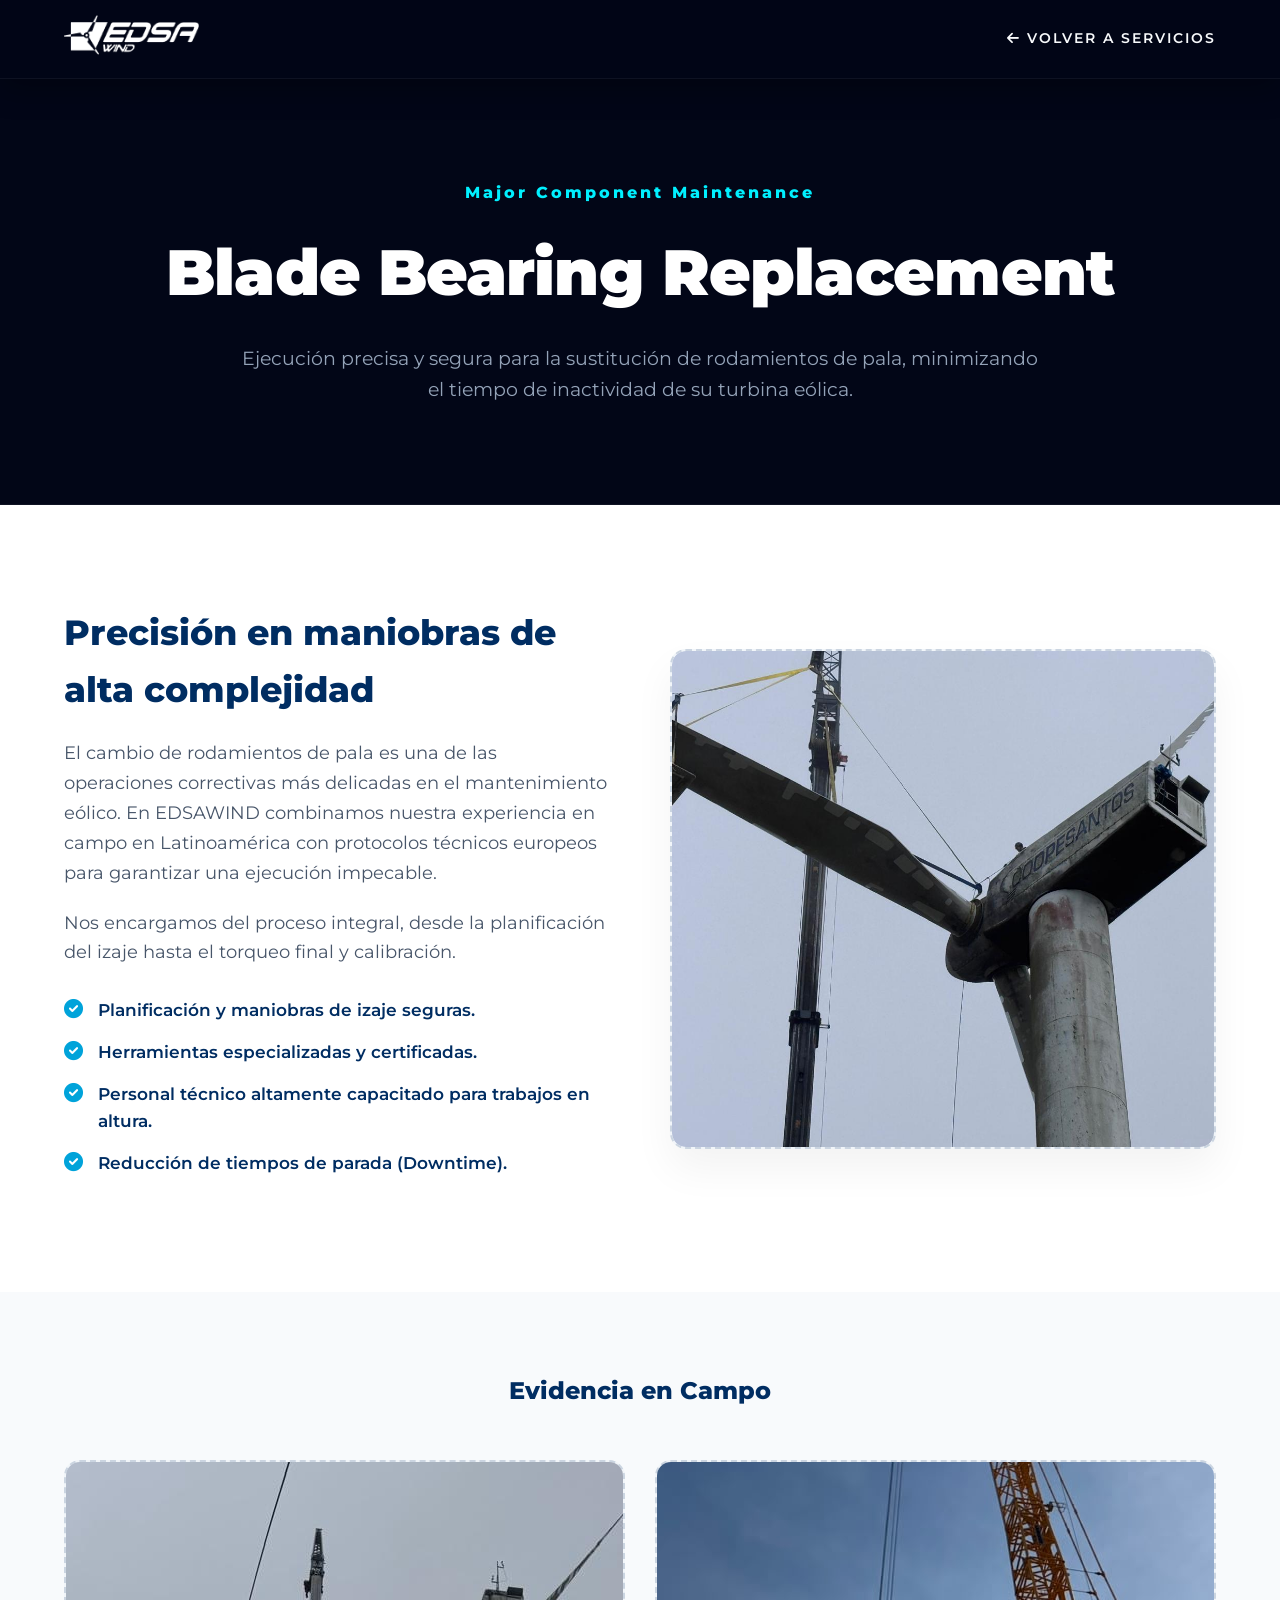
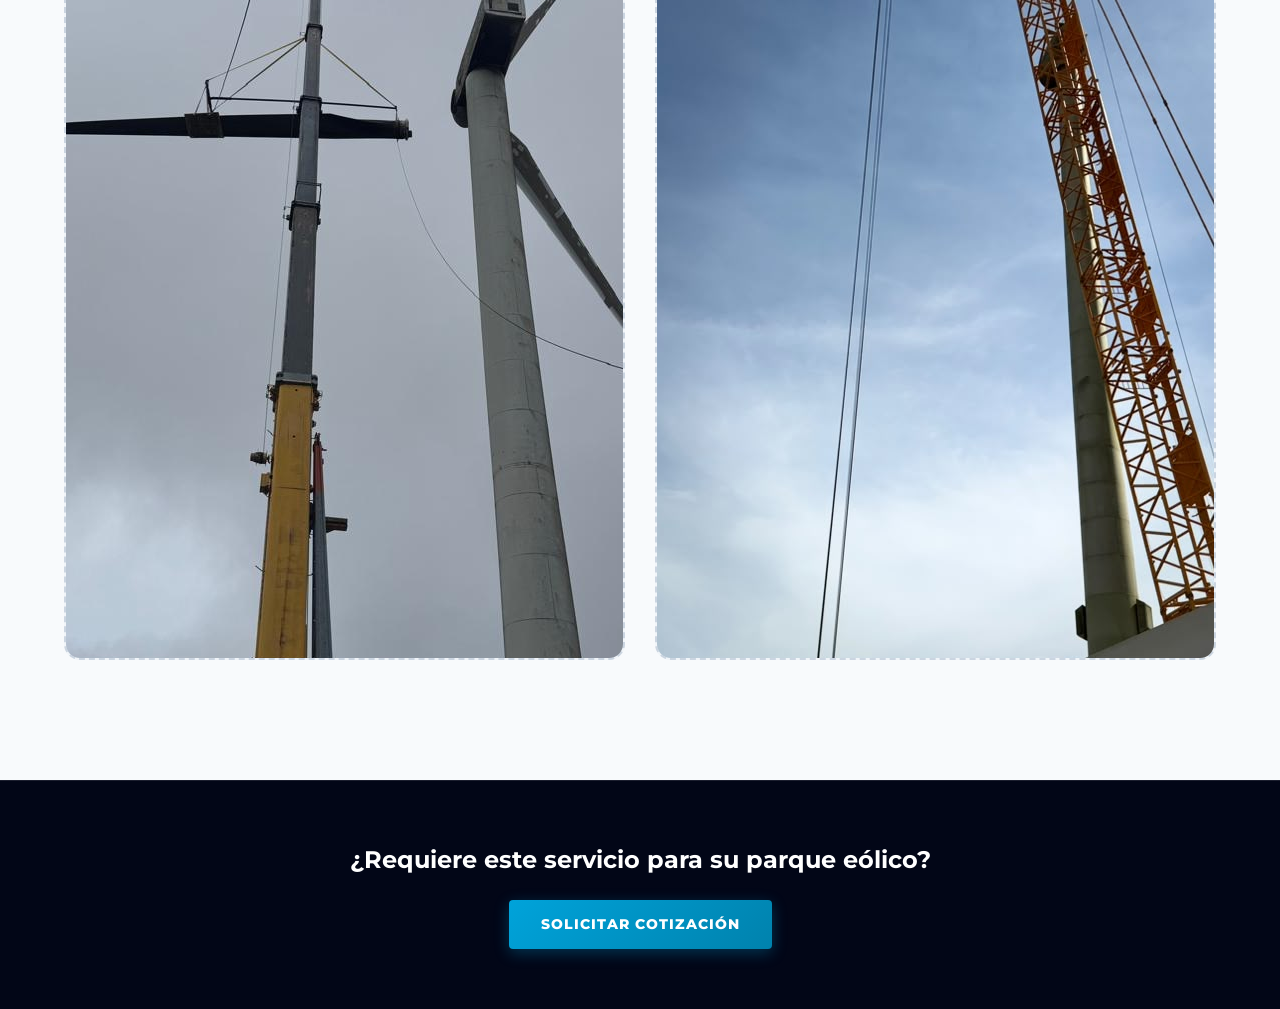
==== commit 8cefad4d: "ultima imagen" ====
--- a/service-bearing.html
+++ b/service-bearing.html
@@ -104,7 +104,7 @@
 
                 <div class="media-placeholder gallery-item">
                     <i class="fas fa-camera"></i><span>Foto Campo 2</span>
-                    <img src="images/pesadoImage2.jpeg" class="w-full h-full object-contain"  alt="Campo 1" style="display: block;" > </div>
+                    <img src="images/prueba.jpg" class="w-full h-full object-contain"  alt="Campo 1" style="display: block;" > </div>
                 
             </div>
         </div>
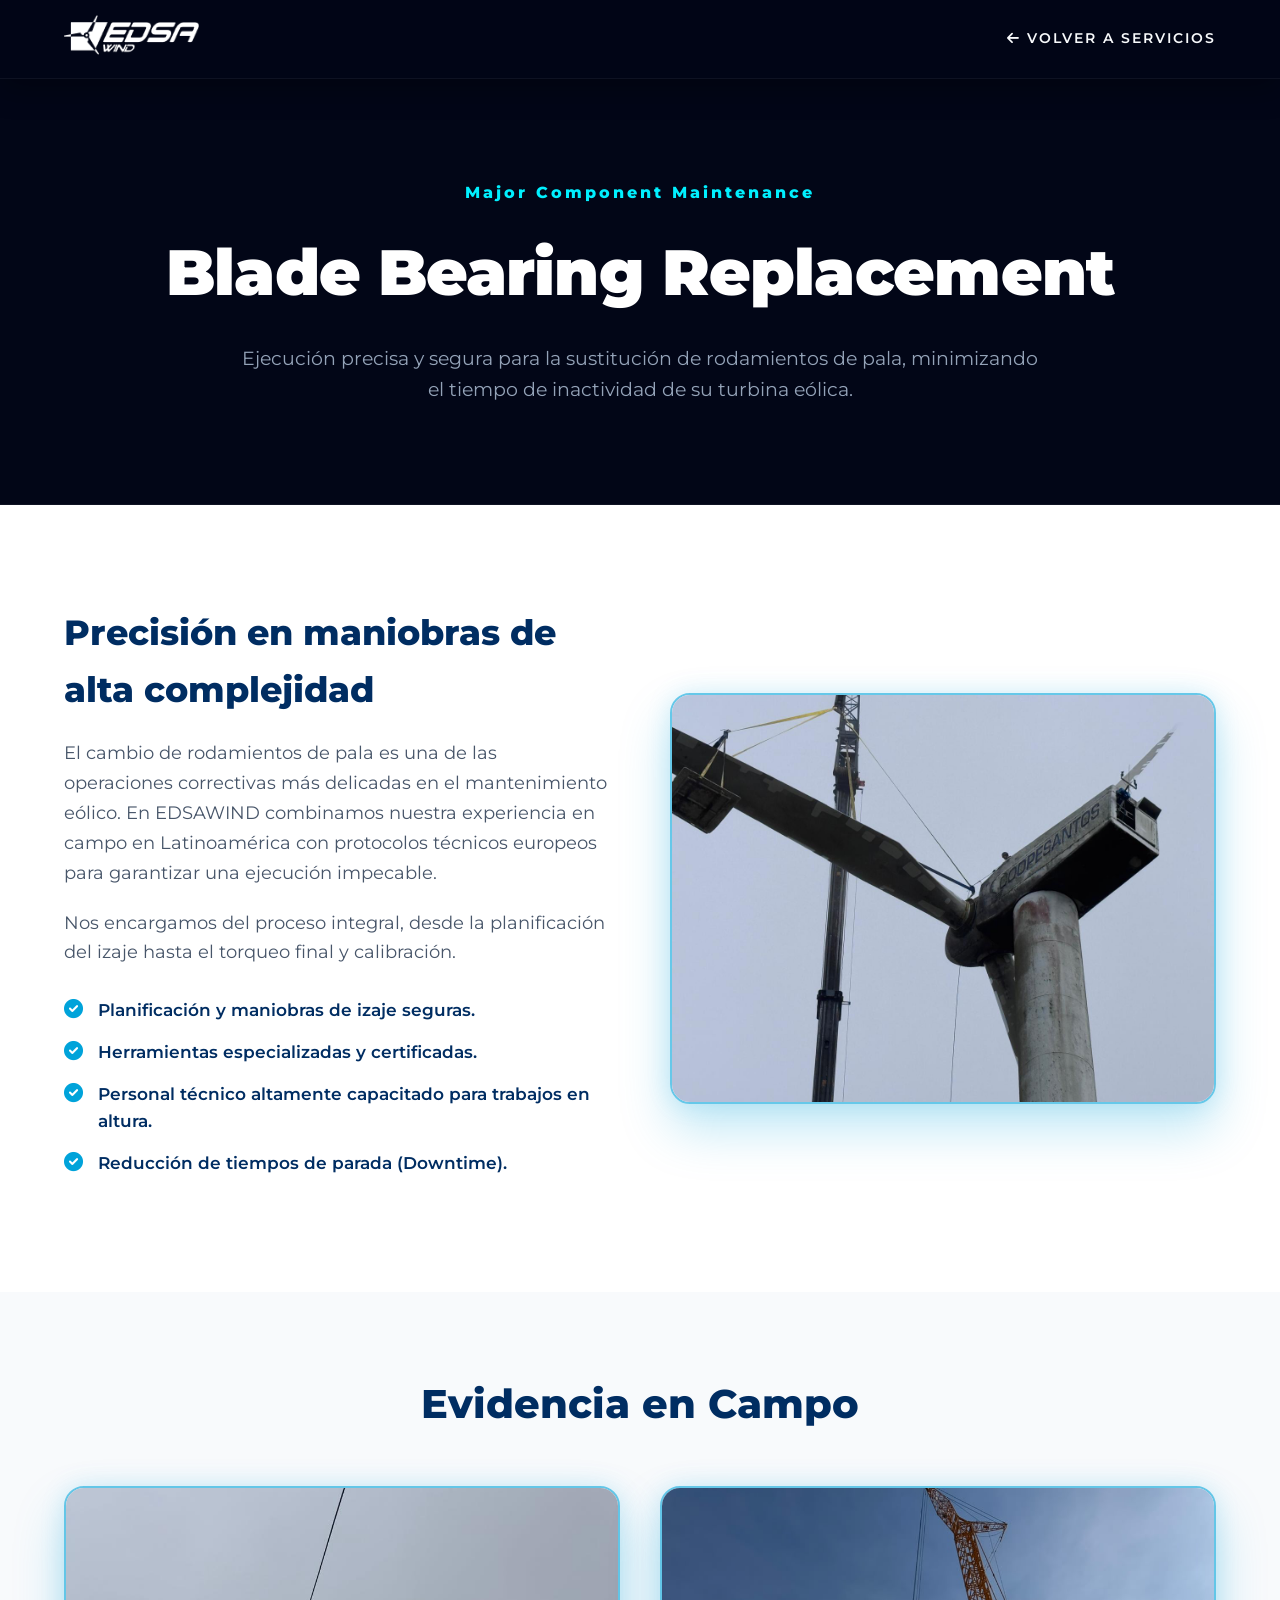
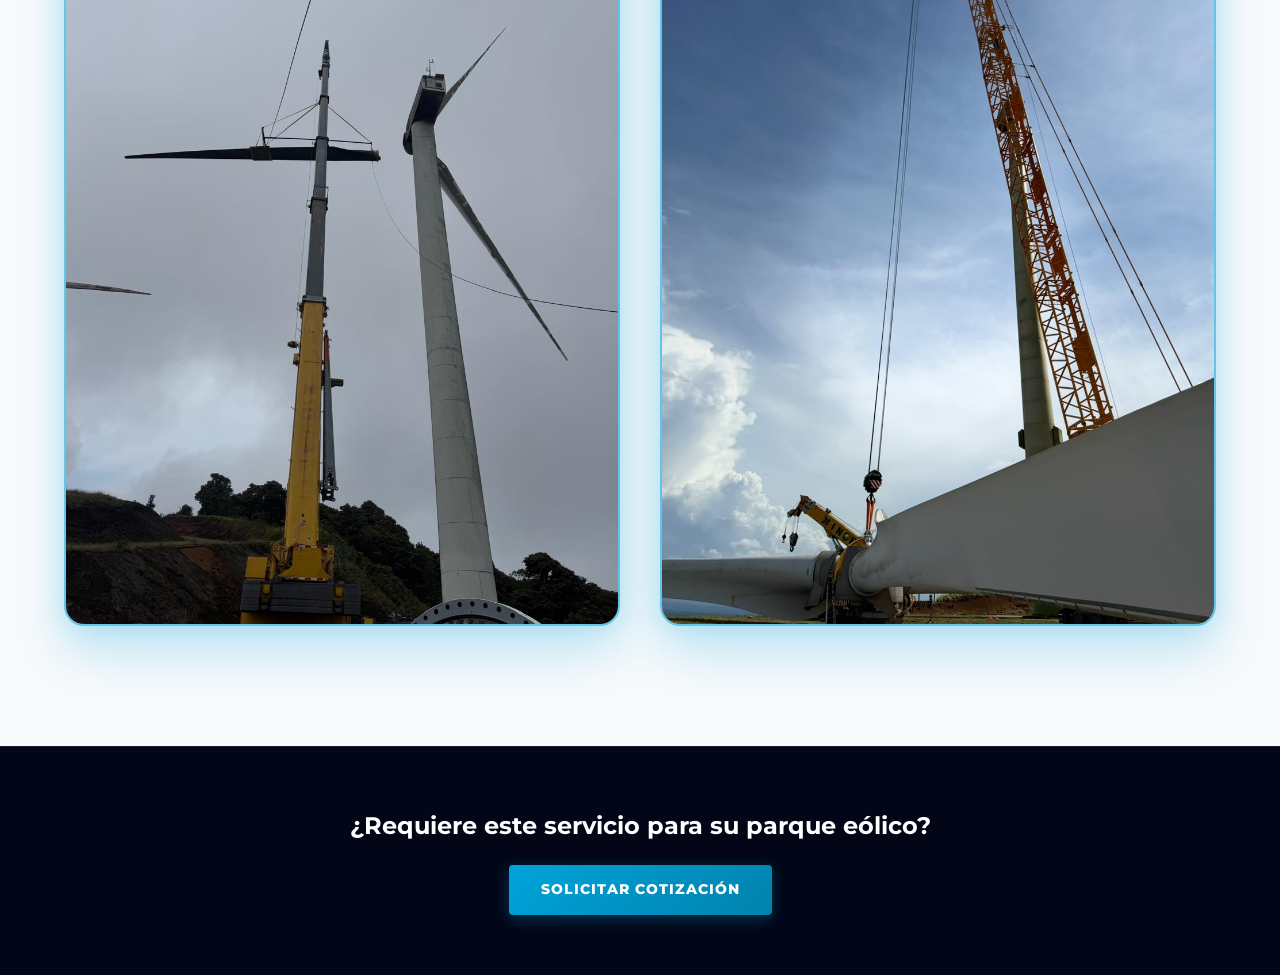
==== commit 42b53e2f: "arreglo de estructura y cambios en las imagenes" ====
--- a/service-bearing.html
+++ b/service-bearing.html
@@ -6,7 +6,8 @@
     <title>Blade Bearing Replacement | EDSAWIND</title>
     <link rel="icon" type="image/png" href="images/favicon.png">
     <link rel="apple-touch-icon" href="images/favicon.png">
-    <link rel="stylesheet" href="style.css"> <link href="https://fonts.googleapis.com/css2?family=Montserrat:wght@300;400;500;700;900&display=swap" rel="stylesheet">
+    <link rel="stylesheet" href="style.css"> 
+    <link href="https://fonts.googleapis.com/css2?family=Montserrat:wght@300;400;500;700;900&display=swap" rel="stylesheet">
     <link rel="stylesheet" href="https://cdnjs.cloudflare.com/ajax/libs/font-awesome/6.0.0/css/all.min.css">
     
     <style>
@@ -23,23 +24,24 @@
         .details-list li { display: flex; align-items: flex-start; gap: 15px; margin-bottom: 15px; font-weight: 600; color: var(--color-primary); font-size: 1.05rem; }
         .details-list i { color: var(--color-secondary); font-size: 1.2rem; margin-top: 2px; }
 
-        /* CAJAS DE PREFORMAS MULTIMEDIA (PLACEHOLDERS) */
-        .media-placeholder { 
-            background: #F1F5F9; border: 2px dashed #CBD5E1; border-radius: 16px; 
-            display: flex; flex-direction: column; justify-content: center; align-items: center; 
-            color: #94A3B8; text-align: center; position: relative; overflow: hidden; transition: 0.3s;
+        /* CLASE PREMIUM GLOW UNIFICADA (Evita cortes) */
+        .premium-glow {
+            width: 100%;
+            height: auto; /* Esto es la magia: respeta la proporción original y nada se corta */
+            border-radius: 20px;
+            border: 2px solid rgba(0, 163, 218, 0.6);
+            box-shadow: 0 25px 50px rgba(0, 163, 218, 0.25), 0 0 25px rgba(0, 163, 218, 0.15);
+            display: block;
+            transition: transform 0.4s ease, box-shadow 0.4s ease;
         }
-        .media-placeholder:hover { border-color: var(--color-secondary); color: var(--color-secondary); background: #F8FAFC; }
-        .media-placeholder i { font-size: 3rem; margin-bottom: 15px; }
         
-        /* Cuando pongas la ruta real, la imagen tapará el cuadro punteado */
-        .media-real { position: absolute; top: 0; left: 0; width: 100%; height: 100%; object-fit: cover; z-index: 2; border-radius: 14px; }
+        .premium-glow:hover {
+            transform: translateY(-8px);
+            box-shadow: 0 35px 60px rgba(0, 163, 218, 0.35), 0 0 35px rgba(0, 163, 218, 0.25);
+        }
 
-        .main-media { height: 500px; box-shadow: 0 20px 40px rgba(0,0,0,0.05); }
-        
         .gallery-section { padding: 80px 0 120px; background: #F8FAFC; }
-        .gallery-grid { display: grid; grid-template-columns: repeat(2, 1fr); gap: 30px; margin-top: 50px; }
-        .gallery-item { height: 800px;}
+        .gallery-grid { display: grid; grid-template-columns: repeat(2, 1fr); gap: 40px; margin-top: 50px; }
         
         @media (max-width: 800px) { .details-grid { grid-template-columns: 1fr; } .gallery-grid { grid-template-columns: 1fr; } }
     </style>
@@ -77,16 +79,8 @@
             </div>
 
             <div class="animate-up" style="animation-delay: 0.2s;">
-                <div class="media-placeholder main-media">
-                    <i class="fas fa-video"></i>
-                    <h3>Video o Foto Principal</h3>
-                    <p>Ideal para un video corto o foto de la grúa/rotor.</p>
-                    
-                    <video autoplay loop muted playsinline class="media-real" style="display: none;"> <source src="images/tu_video_aqui.mp4" type="video/mp4">
-                    </video>
-                    
-                    <img src="images/image2.png" class="media-real" alt="Mantenimiento" style="display: block;">
-                </div>
+                <!-- IMAGEN PRINCIPAL LIMPIA Y CON GLOW -->
+                <img src="images/image2.png" class="premium-glow" alt="Mantenimiento Blade Bearing">
             </div>
         </div>
     </section>
@@ -94,18 +88,13 @@
     <section class="gallery-section">
         <div class="container">
             <div class="text-center animate-up">
-                <h2 style="font-size: 1 rem; color: var(--color-primary); font-weight: 800;">Evidencia en Campo</h2>
+                <h2 style="font-size: 2.5rem; color: var(--color-primary); font-weight: 800;">Evidencia en Campo</h2>
             </div>
             
             <div class="gallery-grid animate-up">
-                <div class="media-placeholder gallery-item overflow-hidden rounded-3xl h-[350px]">
-                    <i class="fas fa-camera"></i><span>Foto Campo 1</span>
-                    <img src="images/image4.png" class="w-full h-full object-contain" alt="Campo 2" style="display: block;" > </div>
-
-                <div class="media-placeholder gallery-item">
-                    <i class="fas fa-camera"></i><span>Foto Campo 2</span>
-                    <img src="images/prueba.jpg" class="w-full h-full object-contain"  alt="Campo 1" style="display: block;" > </div>
-                
+                <!-- IMÁGENES DE GALERÍA LIMPIAS Y CON GLOW -->
+                <img src="images/image4.png" class="premium-glow" alt="Evidencia en Campo 1">
+                <img src="images/prueba.jpg" class="premium-glow" alt="Evidencia en Campo 2">
             </div>
         </div>
     </section>
@@ -122,4 +111,4 @@
         document.querySelectorAll('.animate-up').forEach(el => observer.observe(el));
     </script>
 </body>
-</html> +</html>
